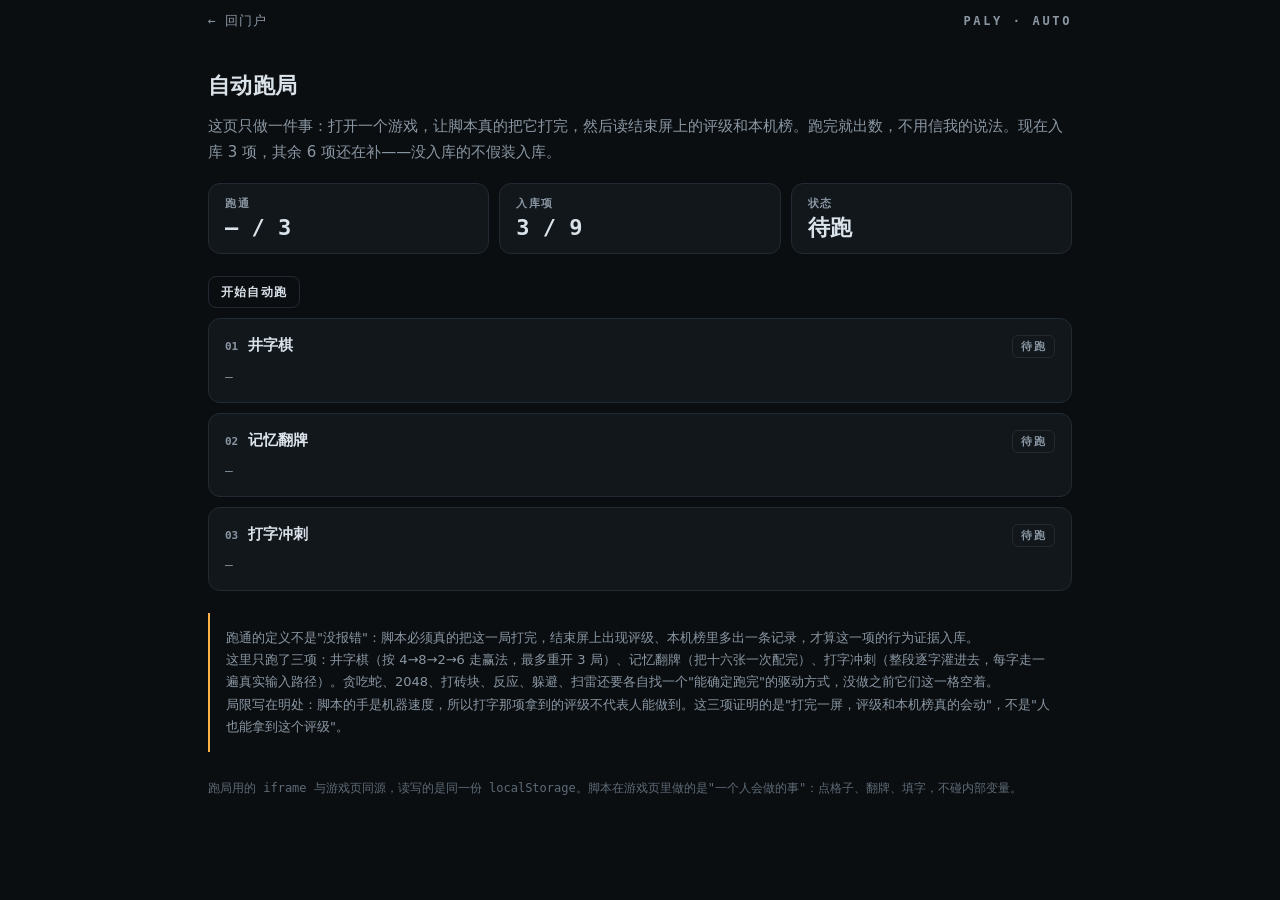
==== auto.html @ 9fb7a09d "auto: replayable run-to-rank page (3 of 9); check: behavior layer partial" ====
<!doctype html>
<html lang="zh-CN">
<head>
<meta charset="utf-8">
<meta name="viewport" content="width=device-width,initial-scale=1">
<title>Auto · 自动跑局 | PALY · Pro Max</title>
<style>
:root{--bg:#0b0e11;--panel:#12171c;--line:#222b33;--ink:#dbe3ea;--dim:#8a97a3;--accent:#35e0c8;--accent2:#ffb347;--bad:#ff6b57;--mono:ui-monospace,SFMono-Regular,Menlo,Consolas,monospace}
*{box-sizing:border-box}
body{margin:0;background:var(--bg);color:var(--ink);font:15px/1.7 system-ui,-apple-system,"Segoe UI","Microsoft YaHei",sans-serif}
.wrap{max-width:900px;margin:0 auto;padding:20px 18px 60px}
.bar{display:flex;align-items:center;justify-content:space-between;max-width:900px;margin:0 auto;padding:14px 18px}
.back{color:var(--dim);text-decoration:none;font:500 13px/1 var(--mono);letter-spacing:.06em}
.back:hover{color:var(--accent)}
.title{font:600 12px/1 var(--mono);letter-spacing:.22em;color:var(--dim)}
h1{font-size:22px;margin:6px 0 10px;letter-spacing:.02em}
p.lead{color:var(--dim);margin:0 0 18px}
.kpi{display:grid;grid-template-columns:repeat(auto-fit,minmax(140px,1fr));gap:10px;margin:16px 0 22px}
.card{background:var(--panel);border:1px solid var(--line);border-radius:12px;padding:14px 16px}
.card span{display:block;font:600 11px/1 var(--mono);letter-spacing:.14em;color:var(--dim);text-transform:uppercase}
.card b{display:block;margin-top:8px;font:700 22px/1 var(--mono)}
.case{background:var(--panel);border:1px solid var(--line);border-radius:12px;margin:10px 0;padding:14px 16px}
.row{display:flex;align-items:baseline;gap:10px;flex-wrap:wrap}
.idx{font:600 11px/1 var(--mono);color:var(--dim)}
.name{font-weight:600}
.verdict{margin-left:auto;font:700 11px/1 var(--mono);letter-spacing:.12em;padding:5px 8px;border-radius:6px}
.verdict.pass{color:#0b0e11;background:var(--accent)}
.verdict.fail{color:#0b0e11;background:var(--bad)}
.verdict.run{color:var(--dim);border:1px solid var(--line)}
.ev{color:var(--dim);font:13px/1.6 var(--mono);margin-top:8px;word-break:break-all}
.note{margin-top:22px;padding:14px 16px;border-left:2px solid var(--accent2);color:var(--dim);font-size:13px}
.foot{margin-top:26px;color:#5e6b77;font:12px/1.8 var(--mono)}
button{font:600 12px/1 var(--mono);letter-spacing:.1em;color:var(--ink);background:transparent;border:1px solid var(--line);border-radius:8px;padding:9px 12px;cursor:pointer}
button:hover{border-color:var(--accent);color:var(--accent)}
</style>
</head>
<body>
<div class="bar">
  <a class="back" href="index.html">← 回门户</a>
  <span class="title">PALY · AUTO</span>
</div>
<div class="wrap">
<h1>自动跑局</h1>
<p class="lead">这页只做一件事：打开一个游戏，让脚本真的把它打完，然后读结束屏上的评级和本机榜。跑完就出数，不用信我的说法。现在入库 3 项，其余 6 项还在补——没入库的不假装入库。</p>

<div class="kpi">
  <div class="card"><span>跑通</span><b id="k-pass">—</b></div>
  <div class="card"><span>入库项</span><b id="k-total">3 / 9</b></div>
  <div class="card"><span>状态</span><b id="k-state">待跑</b></div>
</div>

<button id="go" type="button">开始自动跑</button>

<div id="list"></div>

<div class="note">
跑通的定义不是"没报错"：脚本必须真的把这一局打完，结束屏上出现评级、本机榜里多出一条记录，才算这一项的行为证据入库。<br>
这里只跑了三项：井字棋（按 4→8→2→6 走赢法，最多重开 3 局）、记忆翻牌（把十六张一次配完）、打字冲刺（整段逐字灌进去，每字走一遍真实输入路径）。贪吃蛇、2048、打砖块、反应、躲避、扫雷还要各自找一个"能确定跑完"的驱动方式，没做之前它们这一格空着。<br>
局限写在明处：脚本的手是机器速度，所以打字那项拿到的评级不代表人能做到。这三项证明的是"打完一屏，评级和本机榜真的会动"，不是"人也能拿到这个评级"。
</div>

<p class="foot">跑局用的 iframe 与游戏页同源，读写的是同一份 localStorage。脚本在游戏页里做的是"一个人会做的事"：点格子、翻牌、填字，不碰内部变量。</p>
</div>

<script>
(function () {
  'use strict';
  var list = document.getElementById('list');
  var kPass = document.getElementById('k-pass');
  var kState = document.getElementById('k-state');
  var goBtn = document.getElementById('go');

  function runs(w, key) {
    try {
      var a = JSON.parse(w.localStorage.getItem('paly.' + key + '.runs') || '[]');
      return Array.isArray(a) ? a.length : 0;
    } catch (e) { return -1; }
  }

  var TESTS = [
    {
      key: 'tictactoe', name: '井字棋', file: 'games/tictactoe.html', ttl: 26000,
      drive: function (w) {
        var round = 0;
        var seq = [4, 8, 2, 6];
        function play() {
          round += 1;
          var i = 0;
          (function step() {
            if (i < seq.length) {
              var c = w.document.querySelector('[data-i="' + seq[i] + '"]');
              if (c && !c.textContent.trim()) c.click();
              i += 1;
              setTimeout(step, 640);
              return;
            }
            setTimeout(function () {
              if (w.document.body.innerText.indexOf('你赢了') > -1) return;
              if (round >= 3) return;
              var a = w.document.getElementById('again');
              if (a) a.click();
              setTimeout(play, 800);
            }, 900);
          })();
        }
        play();
      },
      done: function (w) { return w.document.body.innerText.indexOf('你赢了') > -1; },
      ev: function (w) {
        var r = w.document.getElementById('resRank');
        return '评级 ' + (r ? r.textContent.trim() : '—') + ' · 本机榜 ' + runs(w, 'tictactoe') + ' 条';
      }
    },
    {
      key: 'memory', name: '记忆翻牌', file: 'games/memory.html', ttl: 16000,
      drive: function (w) {
        setTimeout(function () {
          var cs = Array.prototype.slice.call(w.document.querySelectorAll('.card'));
          var groups = {}, keys = [];
          cs.forEach(function (c) {
            var e = c.querySelector('.face.front').textContent;
            if (!groups[e]) { groups[e] = []; keys.push(e); }
            groups[e].push(c);
          });
          var k = 0;
          (function next() {
            if (k >= keys.length) return;
            var g = groups[keys[k]];
            k += 1;
            if (g[0] && g[1]) { g[0].click(); g[1].click(); }
            setTimeout(next, 320);
          })();
        }, 1400);
      },
      done: function (w) {
        var r = w.document.getElementById('ovRank');
        return !!(r && r.textContent.trim());
      },
      ev: function (w) {
        var r = w.document.getElementById('ovRank');
        return '评级 ' + (r ? r.textContent.trim() : '—') + ' · 本机榜 ' + runs(w, 'memory') + ' 条';
      }
    },
    {
      key: 'typing', name: '打字冲刺', file: 'games/typing.html', ttl: 18000,
      drive: function (w) {
        var b = w.document.getElementById('startBtn');
        if (b) b.click();
        setTimeout(function () {
          var t = Array.prototype.slice.call(w.document.querySelectorAll('#text span'))
            .map(function (s) { return s.textContent; }).join('');
          var inp = w.document.getElementById('input');
          var i = 0;
          // 逐字灌进去，不是一次性赋值：让每一字都走一遍真实的输入路径
          (function step() {
            if (i >= t.length) return;
            i += 1;
            inp.value = t.slice(0, i);
            inp.dispatchEvent(new w.Event('input', { bubbles: true }));
            setTimeout(step, 12);
          })();
        }, 2300);
      },
      done: function (w) {
        var r = w.document.getElementById('resRank');
        return !!(r && r.textContent.trim());
      },
      ev: function (w) {
        var r = w.document.getElementById('resRank');
        var n = w.document.getElementById('resNum');
        return '评级 ' + (r ? r.textContent.trim() : '—') + ' · ' +
          (n ? n.textContent.trim() : '') + ' · 本机榜 ' + runs(w, 'typing') + ' 条';
      }
    }
  ];

  function renderShell() {
    list.innerHTML = '';
    TESTS.forEach(function (t, i) {
      var el = document.createElement('div');
      el.className = 'case';
      el.id = 'case-' + t.key;
      el.innerHTML = '<div class="row"><span class="idx">0' + (i + 1) + '</span>' +
        '<span class="name"></span><span class="verdict run" id="v-' + t.key + '">待跑</span></div>' +
        '<div class="ev" id="e-' + t.key + '">—</div>';
      el.querySelector('.name').textContent = t.name;
      list.appendChild(el);
    });
  }

  function setV(key, cls, txt) {
    var v = document.getElementById('v-' + key);
    v.className = 'verdict ' + cls;
    v.textContent = txt;
  }

  function runOne(t) {
    return new Promise(function (resolve) {
      setV(t.key, 'run', '跑');
      var io = document.createElement('iframe');
      io.style.cssText = 'position:fixed;left:-1200px;top:0;width:900px;height:700px;border:0';
      io.src = t.file;
      var finished = false;
      var t0 = Date.now();
      io.onload = function () {
        setTimeout(function () { try { t.drive(io.contentWindow); } catch (e) {} }, 200);
      };
      document.body.appendChild(io);

      (function poll() {
        if (finished) return;
        var w = io.contentWindow;
        var ok = false;
        try { ok = t.done(w); } catch (e) { ok = false; }
        if (ok) {
          finished = true;
          var ev = '';
          try { ev = t.ev(w); } catch (e) { ev = '读数失败'; }
          document.getElementById('e-' + t.key).textContent = ev;
          setV(t.key, 'pass', 'PASS');
          io.remove();
          resolve(true);
          return;
        }
        if (Date.now() - t0 > t.ttl) {
          finished = true;
          var cur = '';
          try { cur = '超时 · ' + (w.document.body.innerText || '').slice(0, 60).replace(/\n/g, ' '); } catch (e) { cur = '超时'; }
          document.getElementById('e-' + t.key).textContent = cur;
          setV(t.key, 'fail', 'FAIL');
          io.remove();
          resolve(false);
          return;
        }
        setTimeout(poll, 250);
      })();
    });
  }

  goBtn.addEventListener('click', function () {
    goBtn.disabled = true;
    renderShell();
    kPass.textContent = '0 / ' + TESTS.length;
    kState.textContent = '跑中';
    var n = 0, pass = 0;
    (function next(i) {
      if (i >= TESTS.length) {
        kPass.textContent = pass + ' / ' + TESTS.length;
        kState.textContent = pass === TESTS.length ? '全通' : '有项没过';
        goBtn.disabled = false;
        return;
      }
      runOne(TESTS[i]).then(function (ok) {
        n += 1;
        if (ok) pass += 1;
        kPass.textContent = pass + ' / ' + TESTS.length;
        next(i + 1);
      });
    })(0);
  });

  renderShell();
  kPass.textContent = '— / ' + TESTS.length;
})();
</script>
</body>
</html>
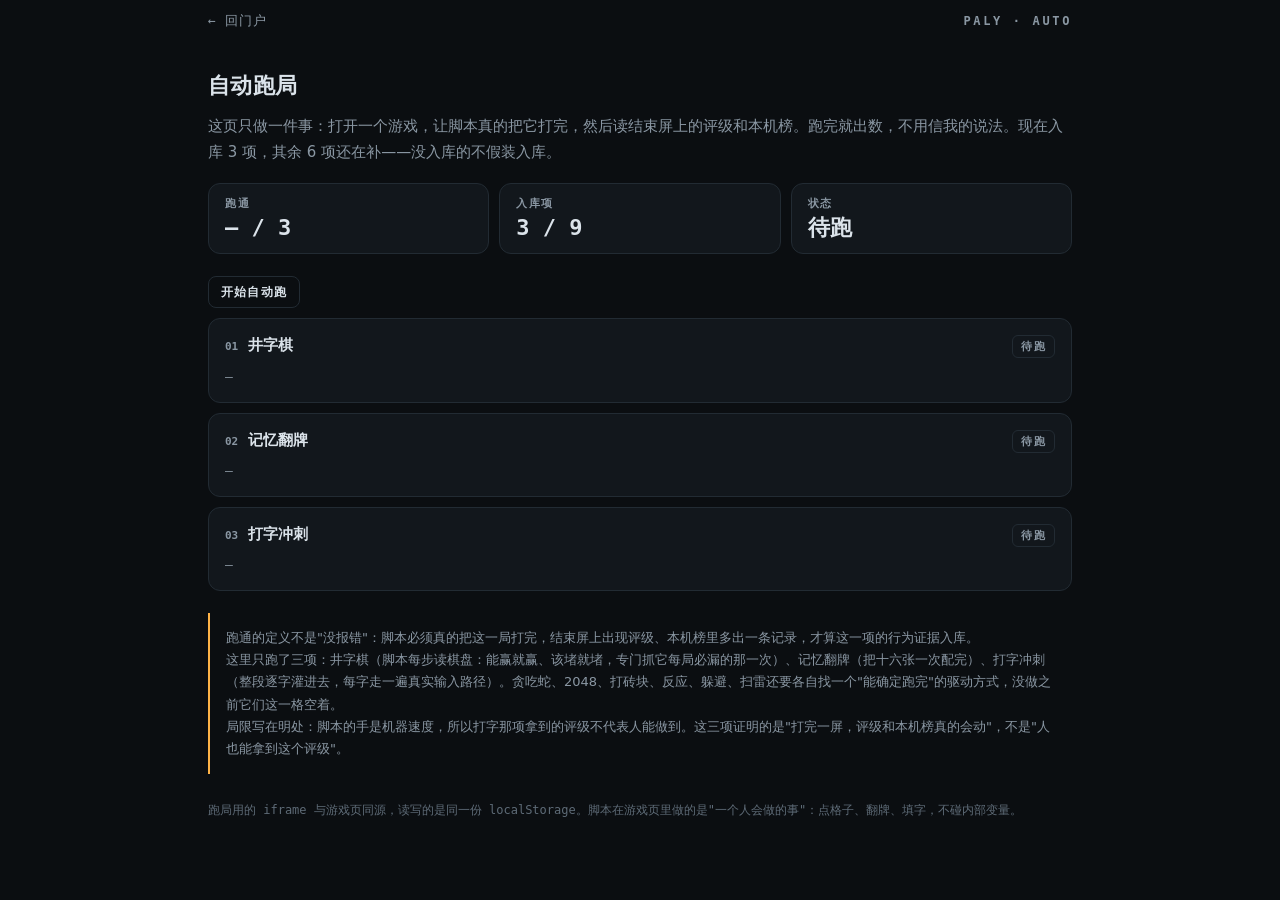
==== commit f8ae0e46: "tictactoe: guaranteed one miss per game; auto: board-reading driver; bench: 二修 note" ====
--- a/auto.html
+++ b/auto.html
@@ -55,7 +55,7 @@
 
 <div class="note">
 跑通的定义不是"没报错"：脚本必须真的把这一局打完，结束屏上出现评级、本机榜里多出一条记录，才算这一项的行为证据入库。<br>
-这里只跑了三项：井字棋（按 4→8→2→6 走赢法，最多重开 3 局）、记忆翻牌（把十六张一次配完）、打字冲刺（整段逐字灌进去，每字走一遍真实输入路径）。贪吃蛇、2048、打砖块、反应、躲避、扫雷还要各自找一个"能确定跑完"的驱动方式，没做之前它们这一格空着。<br>
+这里只跑了三项：井字棋（脚本每步读棋盘：能赢就赢、该堵就堵，专门抓它每局必漏的那一次）、记忆翻牌（把十六张一次配完）、打字冲刺（整段逐字灌进去，每字走一遍真实输入路径）。贪吃蛇、2048、打砖块、反应、躲避、扫雷还要各自找一个"能确定跑完"的驱动方式，没做之前它们这一格空着。<br>
 局限写在明处：脚本的手是机器速度，所以打字那项拿到的评级不代表人能做到。这三项证明的是"打完一屏，评级和本机榜真的会动"，不是"人也能拿到这个评级"。
 </div>
 
@@ -79,31 +79,49 @@
 
   var TESTS = [
     {
-      key: 'tictactoe', name: '井字棋', file: 'games/tictactoe.html', ttl: 26000,
+      key: 'tictactoe', name: '井字棋', file: 'games/tictactoe.html', ttl: 24000,
       drive: function (w) {
+        var W = [[0, 1, 2], [3, 4, 5], [6, 7, 8], [0, 3, 6], [1, 4, 7], [2, 5, 8], [0, 4, 8], [2, 4, 6]];
+        function arr() {
+          return Array.prototype.slice.call(w.document.querySelectorAll('.cell'))
+            .map(function (c) { return c.textContent.trim(); });
+        }
+        function three(b, p) {
+          for (var i = 0; i < W.length; i++) {
+            var l = W[i];
+            if (b[l[0]] === p && b[l[1]] === p && b[l[2]] === p) return true;
+          }
+          return false;
+        }
+        function choose(b) {
+          var i, k, t;
+          for (i = 0; i < 9; i++) { if (b[i]) continue; b[i] = 'X'; t = three(b, 'X'); b[i] = ''; if (t) return i; }
+          for (i = 0; i < 9; i++) { if (b[i]) continue; b[i] = 'O'; t = three(b, 'O'); b[i] = ''; if (t) return i; }
+          var order = [4, 0, 2, 6, 8, 1, 3, 5, 7];
+          for (k = 0; k < order.length; k++) { i = order[k]; if (!b[i]) return i; }
+          return -1;
+        }
         var round = 0;
-        var seq = [4, 8, 2, 6];
-        function play() {
-          round += 1;
-          var i = 0;
-          (function step() {
-            if (i < seq.length) {
-              var c = w.document.querySelector('[data-i="' + seq[i] + '"]');
-              if (c && !c.textContent.trim()) c.click();
-              i += 1;
-              setTimeout(step, 640);
-              return;
-            }
-            setTimeout(function () {
-              if (w.document.body.innerText.indexOf('你赢了') > -1) return;
-              if (round >= 3) return;
+        (function step() {
+          var b = arr();
+          if (b.length < 9) { setTimeout(step, 300); return; }
+          if (three(b, 'X')) return;
+          if (three(b, 'O') || b.every(function (v) { return v; })) {
+            if (round < 2) {
+              round += 1;
               var a = w.document.getElementById('again');
               if (a) a.click();
-              setTimeout(play, 800);
-            }, 900);
-          })();
-        }
-        play();
+              setTimeout(step, 900);
+            }
+            return;
+          }
+          var m = choose(b);
+          if (m >= 0) {
+            var c = w.document.querySelector('[data-i="' + m + '"]');
+            if (c) c.click();
+          }
+          setTimeout(step, 850);
+        })();
       },
       done: function (w) { return w.document.body.innerText.indexOf('你赢了') > -1; },
       ev: function (w) {
